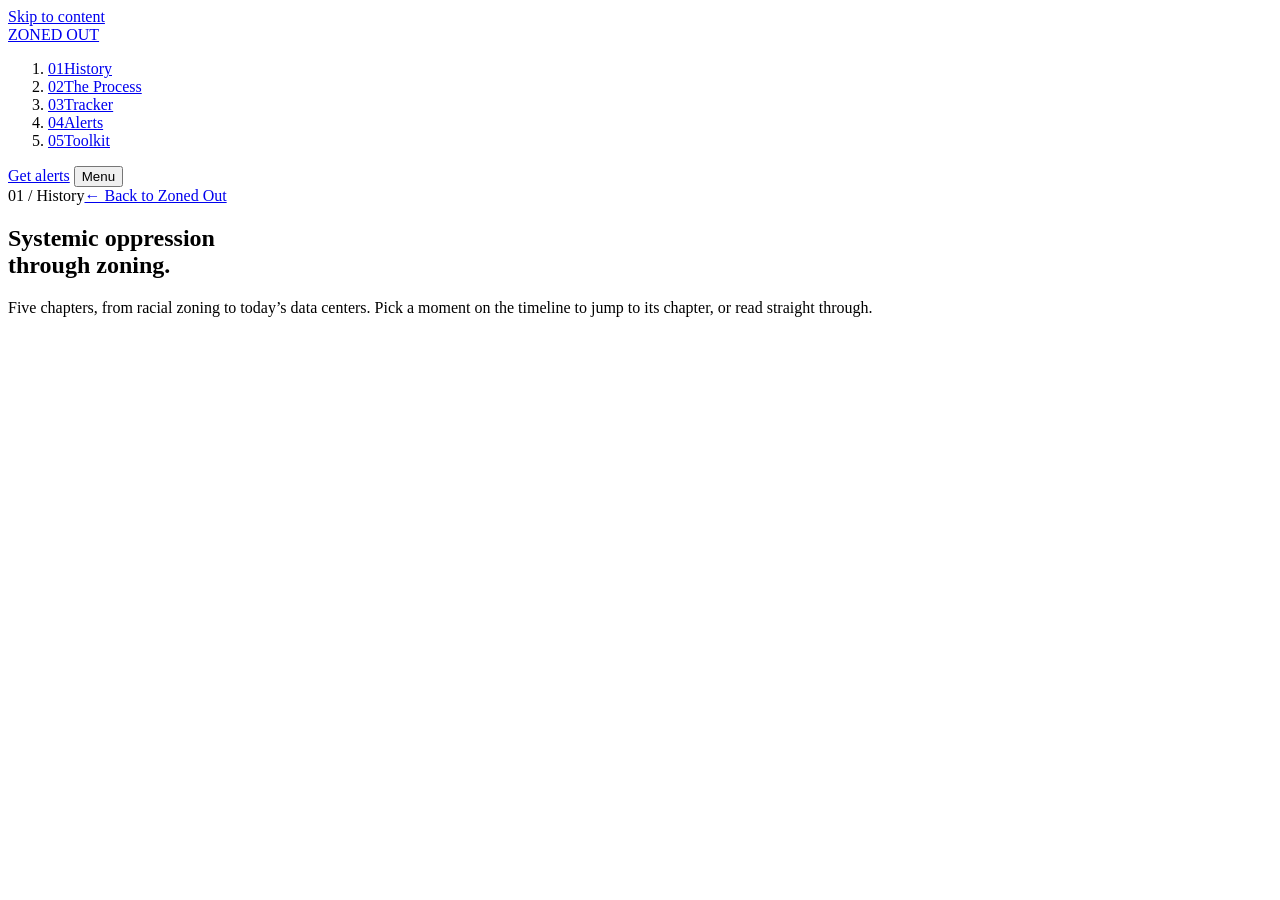
==== history.html @ 0b851092 "History page, merged tracker marks, Voices clips, toolkit and alerts redesign Co-Authored-By: Claude" ====
<!doctype html>
<html lang="en">
<head>
  <meta charset="utf-8" />
  <meta name="viewport" content="width=device-width, initial-scale=1, viewport-fit=cover" />
  <title>History · Zoned Out</title>
  <meta name="description" content="How segregation-era zoning and redlining set up the neighborhoods now targeted for data centers — and the tools to see proposals early, make posters, get alerts, and demand a public hearing." />
  <meta name="theme-color" content="#11110f" />
  <link rel="icon" href="data:image/svg+xml,%3Csvg xmlns='http://www.w3.org/2000/svg' viewBox='0 0 32 32'%3E%3Crect width='32' height='32' fill='%2311110f'/%3E%3Cpath d='M6 22 L13 9 L19 18 L26 7' stroke='%23e33f25' stroke-width='4' fill='none'/%3E%3C/svg%3E" />
  <link rel="preconnect" href="https://fonts.googleapis.com" />
  <link rel="preconnect" href="https://fonts.gstatic.com" crossorigin />
  <link href="https://fonts.googleapis.com/css2?family=Archivo:wdth,wght@62..125,400..900&family=Archivo+Black&family=IBM+Plex+Mono:wght@400;600&family=Source+Serif+4:ital,opsz,wght@0,8..60,400..700;1,8..60,400..600&display=swap" rel="stylesheet" />
  <link rel="preload" href="/zoned-out/fonts/DirtyStains.ttf" as="font" type="font/ttf" crossorigin />
  <script type="module" crossorigin src="/zoned-out/assets/history-B5V9WTDH.js"></script>
  <link rel="modulepreload" crossorigin href="/zoned-out/assets/sections-0dlh3HCY.js">
  <link rel="stylesheet" crossorigin href="/zoned-out/assets/sections-DNt6pcZ4.css">
</head>
<body class="page-history">
  <a class="skip" href="#main">Skip to content</a>

  <header class="nav" id="nav">
    <div class="wrap">
      <a class="mark" href="./">ZONED OUT</a>
      <ol id="nav-links">
        <li><a href="history.html" aria-current="true"><span>01</span>History</a></li>
        <li><a href="./#byright"><span>02</span>The Process</a></li>
        <li><a href="./#tracker"><span>03</span>Tracker</a></li>
        <li><a href="./#alerts"><span>04</span>Alerts</a></li>
        <li><a href="./#toolkit"><span>05</span>Toolkit</a></li>
      </ol>
      <a class="btn btn-primary btn-sm" href="./#alerts">Get alerts</a>
      <button class="btn btn-sm nav-toggle" id="nav-toggle" aria-expanded="false" aria-controls="nav-links">Menu</button>
    </div>
    <div class="progress" id="progress" aria-hidden="true"></div>
  </header>

  <main id="main">
    <section id="history" aria-labelledby="history-title">
      <div class="on-ink history-intro block grain">
        <div class="wrap">
          <div class="sec-head"><span class="label">01 / History</span><a class="label hist-back" href="./">← Back to Zoned Out</a></div>
          <h1 id="history-title" class="display d-lg">Systemic oppression<br />through zoning.</h1>
          <p class="lede hist-lede">Five chapters, from racial zoning to today’s data centers. Pick a moment on the timeline to jump to its chapter, or read straight through.</p>
          <nav class="hist-tl" id="timeline" aria-label="Timeline of key events"></nav>
        </div>
      </div>
      <div id="chapters"></div>
    </section>
  </main>


</body>
</html>
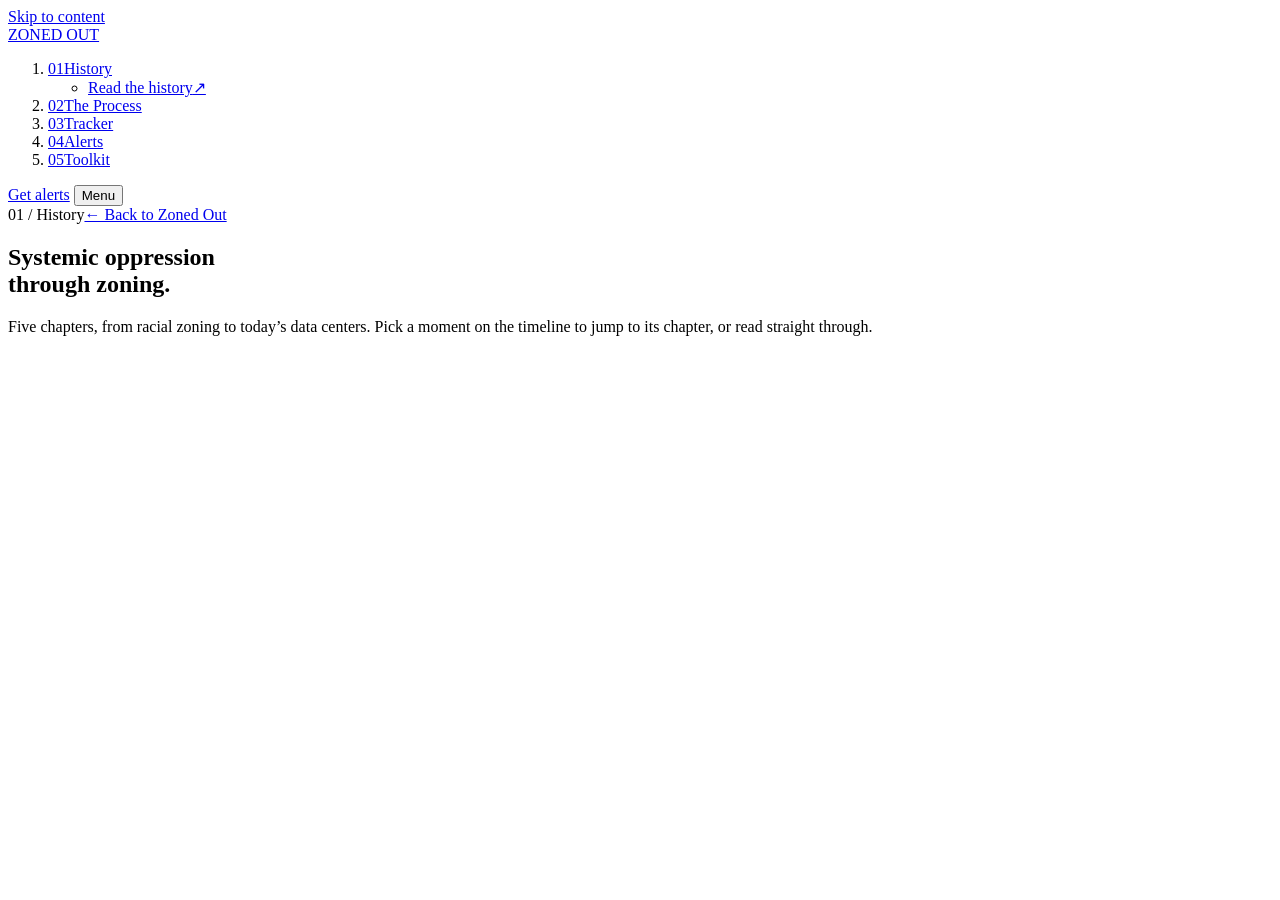
==== commit c8e02c49: "Real watch-list logistics, coded-site fix, toolkit and sources redesign, History nav dropdown Co-Aut" ====
--- a/history.html
+++ b/history.html
@@ -11,9 +11,9 @@
   <link rel="preconnect" href="https://fonts.gstatic.com" crossorigin />
   <link href="https://fonts.googleapis.com/css2?family=Archivo:wdth,wght@62..125,400..900&family=Archivo+Black&family=IBM+Plex+Mono:wght@400;600&family=Source+Serif+4:ital,opsz,wght@0,8..60,400..700;1,8..60,400..600&display=swap" rel="stylesheet" />
   <link rel="preload" href="/zoned-out/fonts/DirtyStains.ttf" as="font" type="font/ttf" crossorigin />
-  <script type="module" crossorigin src="/zoned-out/assets/history-B5V9WTDH.js"></script>
-  <link rel="modulepreload" crossorigin href="/zoned-out/assets/sections-0dlh3HCY.js">
-  <link rel="stylesheet" crossorigin href="/zoned-out/assets/sections-DNt6pcZ4.css">
+  <script type="module" crossorigin src="/zoned-out/assets/history-BpVoq2gc.js"></script>
+  <link rel="modulepreload" crossorigin href="/zoned-out/assets/sections-xZ48GWw_.js">
+  <link rel="stylesheet" crossorigin href="/zoned-out/assets/sections-B9hmfcwh.css">
 </head>
 <body class="page-history">
   <a class="skip" href="#main">Skip to content</a>
@@ -22,7 +22,9 @@
     <div class="wrap">
       <a class="mark" href="./">ZONED OUT</a>
       <ol id="nav-links">
-        <li><a href="history.html" aria-current="true"><span>01</span>History</a></li>
+        <li class="has-sub"><a href="./#history" aria-current="true"><span>01</span>History</a>
+          <ul class="nav-sub"><li><a href="history.html" aria-current="page">Read the history<span class="nav-sub-arrow" aria-hidden="true">↗</span></a></li></ul>
+        </li>
         <li><a href="./#byright"><span>02</span>The Process</a></li>
         <li><a href="./#tracker"><span>03</span>Tracker</a></li>
         <li><a href="./#alerts"><span>04</span>Alerts</a></li>
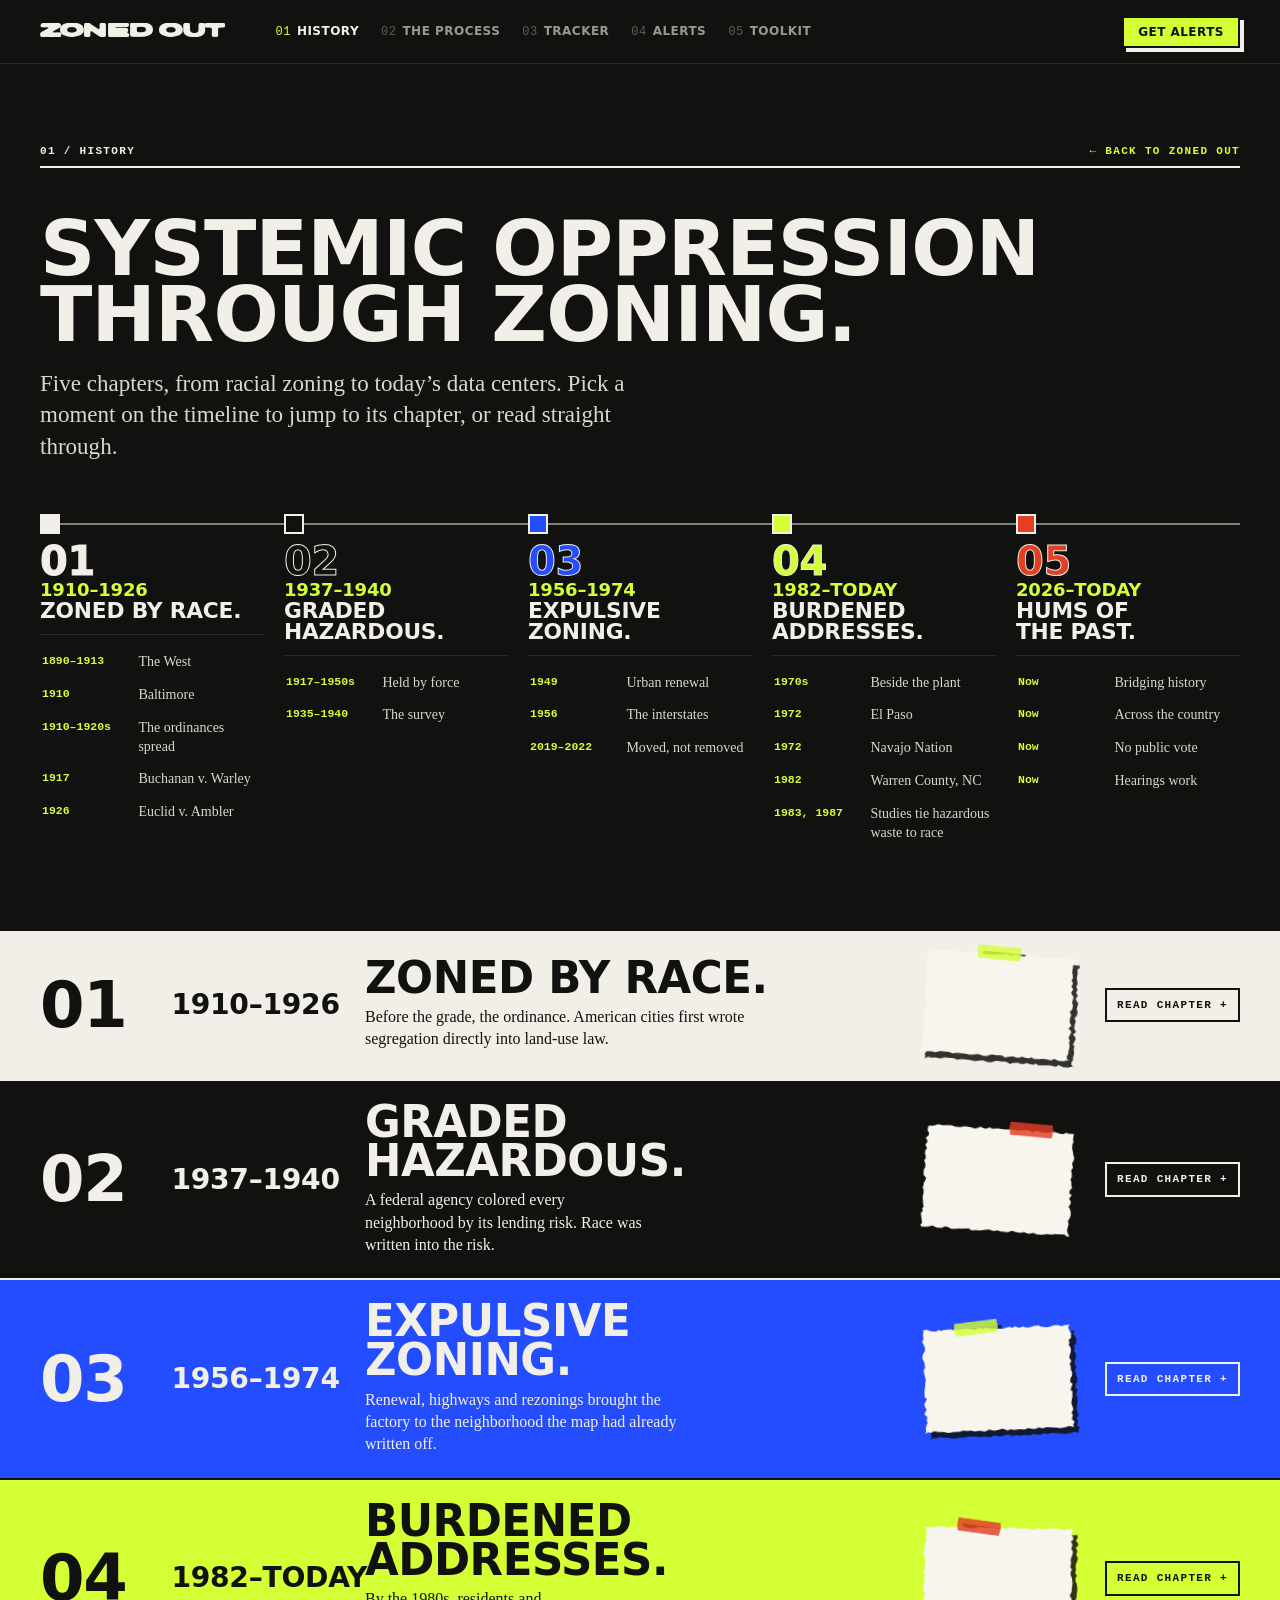
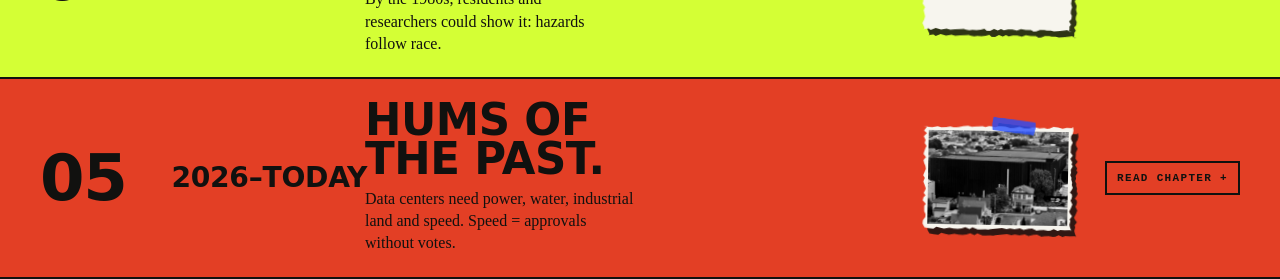
==== commit 31b73eed: "Serve from zonedout.us: root base path and CNAME Co-Authored-By: Claude Opus 5.5 <noreply@anthropic." ====
--- a/history.html
+++ b/history.html
@@ -10,10 +10,10 @@
   <link rel="preconnect" href="https://fonts.googleapis.com" />
   <link rel="preconnect" href="https://fonts.gstatic.com" crossorigin />
   <link href="https://fonts.googleapis.com/css2?family=Archivo:wdth,wght@62..125,400..900&family=Archivo+Black&family=IBM+Plex+Mono:wght@400;600&family=Source+Serif+4:ital,opsz,wght@0,8..60,400..700;1,8..60,400..600&display=swap" rel="stylesheet" />
-  <link rel="preload" href="/zoned-out/fonts/DirtyStains.ttf" as="font" type="font/ttf" crossorigin />
-  <script type="module" crossorigin src="/zoned-out/assets/history-BpVoq2gc.js"></script>
-  <link rel="modulepreload" crossorigin href="/zoned-out/assets/sections-xZ48GWw_.js">
-  <link rel="stylesheet" crossorigin href="/zoned-out/assets/sections-B9hmfcwh.css">
+  <link rel="preload" href="/fonts/DirtyStains.ttf" as="font" type="font/ttf" crossorigin />
+  <script type="module" crossorigin src="/assets/history-Bugk8lyG.js"></script>
+  <link rel="modulepreload" crossorigin href="/assets/sections-DCWMnVgR.js">
+  <link rel="stylesheet" crossorigin href="/assets/sections-B3e599IQ.css">
 </head>
 <body class="page-history">
   <a class="skip" href="#main">Skip to content</a>
--- a/assets/sections-B3e599IQ.css
+++ b/assets/sections-B3e599IQ.css
@@ -0,0 +1 @@
+@font-face{font-family:DirtyStains;src:url(/fonts/DirtyStains.ttf) format("truetype");font-display:swap}:root{--ink: #11110f;--paper: #f1efe7;--vermilion: #e33f25;--cobalt: #244dff;--acid: #d4ff35;--ink-2: #1b1b18;--ink-3: #2a2a26;--paper-2: #e6e3d8;--paper-3: #d6d2c4;--muted: #6b6a62;--muted-on-ink: #9a998f;--vermilion-text: #b52a14;--holc-a: #7a9a6a;--holc-b: #7fa3ad;--holc-c: #d8c457;--holc-d: var(--vermilion);--f-display: "Archivo", "Arial Narrow", system-ui, sans-serif;--f-campaign: "DirtyStains", "Archivo", sans-serif;--f-serif: "Source Serif 4", Georgia, "Times New Roman", serif;--f-ui: "Archivo", system-ui, -apple-system, "Segoe UI", sans-serif;--f-mono: "IBM Plex Mono", ui-monospace, "SF Mono", Menlo, monospace;--s-2xs: 4px;--s-xs: 8px;--s-sm: 12px;--s-md: 20px;--s-lg: 32px;--s-xl: 48px;--s-2xl: 80px;--s-3xl: 128px;--margin: 40px;--gutter: 24px;--maxw: 1440px;--b1: 1px solid currentColor;--b2: 2px solid currentColor;--b4: 4px solid currentColor;--offset: 8px 8px 0 var(--ink);--nav-h: 64px;--ease: cubic-bezier(.2, .7, .1, 1)}@media(max-width:760px){:root{--margin: 16px;--gutter: 16px}}*,*:before,*:after{box-sizing:border-box}html{scroll-behavior:smooth;scroll-padding-top:var(--nav-h);-webkit-text-size-adjust:100%}@media(prefers-reduced-motion:reduce){html{scroll-behavior:auto}*,*:before,*:after{animation-duration:.001ms!important;transition-duration:.001ms!important}}body{margin:0;background:var(--paper);color:var(--ink);font:400 17px/1.55 var(--f-serif);font-optical-sizing:auto;text-rendering:optimizeLegibility;overflow-x:hidden}img,canvas,svg,video{display:block;max-width:100%}a{color:inherit}button,input,select,textarea{font:inherit;color:inherit}:focus-visible{outline:3px solid var(--acid);outline-offset:2px;box-shadow:0 0 0 5px var(--ink)}.skip{position:absolute;left:8px;top:-60px;z-index:2000;background:var(--acid);color:var(--ink);padding:10px 14px;font:700 14px var(--f-ui)}.skip:focus{top:8px}.sr-only{position:absolute!important;width:1px;height:1px;padding:0;margin:-1px;overflow:hidden;clip:rect(0 0 0 0);white-space:nowrap;border:0}.wrap{max-width:var(--maxw);margin:0 auto;padding:0 var(--margin)}.grid{display:grid;grid-template-columns:repeat(12,minmax(0,1fr));gap:var(--gutter)}.c-3{grid-column:span 3}.c-4{grid-column:span 4}.c-5{grid-column:span 5}.c-6{grid-column:span 6}.c-7{grid-column:span 7}.c-8{grid-column:span 8}.c-12{grid-column:1 / -1}@media(max-width:960px){.grid>[class*=c-]{grid-column:1 / -1}}section{position:relative}.block{padding-block:var(--s-2xl)}.on-ink{background:var(--ink);color:var(--paper)}.on-paper{background:var(--paper);color:var(--ink)}.on-vermilion{background:var(--vermilion);color:var(--ink)}.on-cobalt{background:var(--cobalt);color:var(--paper)}.on-acid{background:var(--acid);color:var(--ink)}.display{font-family:var(--f-display);font-weight:900;font-stretch:62%;text-transform:uppercase;line-height:.86;letter-spacing:-.01em;margin:0}.d-xxl{font-size:clamp(64px,13vw,220px)}.d-xl{font-size:clamp(52px,9vw,150px)}.d-lg{font-size:clamp(40px,6vw,96px)}.d-md{font-size:clamp(30px,3.6vw,56px)}.d-sm{font-size:clamp(22px,2.2vw,32px);line-height:.95}.campaign{font-family:var(--f-campaign);font-weight:400;text-transform:uppercase;line-height:.9;letter-spacing:.01em}.lede{font:400 clamp(20px,1.8vw,26px)/1.35 var(--f-serif);margin:0;max-width:36ch}.prose p{margin:0 0 1em;max-width:62ch}.prose p:last-child{margin-bottom:0}.label{font:600 11px/1.3 var(--f-mono);letter-spacing:.12em;text-transform:uppercase}.meta{font:400 12px/1.5 var(--f-mono);letter-spacing:.02em}.muted{color:var(--muted)}.on-ink .muted{color:var(--muted-on-ink)}.num{font-variant-numeric:tabular-nums}mark,.hl{background:linear-gradient(transparent 12%,var(--acid) 12%,var(--acid) 88%,transparent 88%);color:var(--ink);padding:0 .12em}.u-red{text-decoration:underline;text-decoration-color:var(--vermilion);text-decoration-thickness:3px;text-underline-offset:4px}.cover.grain:after{content:"";position:absolute;inset:0;pointer-events:none;z-index:1;background:url(/textures/grain-light.png) repeat 0 0 / 256px 256px;opacity:.2}#posters.grain:after{content:"";position:absolute;inset:0;pointer-events:none;z-index:1;background:url(/textures/grain-light.png) repeat 0 0 / 256px 256px;opacity:.15}.grain>*{position:relative;z-index:2}.reveal{opacity:0;transform:translateY(18px);transition:opacity .7s var(--ease),transform .7s var(--ease)}.reveal.in{opacity:1;transform:none}.wipe{clip-path:inset(0 100% 0 0);transition:clip-path 1s var(--ease)}.wipe.in{clip-path:inset(0 0 0 0)}@media(prefers-reduced-motion:reduce){.reveal,.wipe{opacity:1;transform:none;clip-path:none}}.d-camp{font-size:clamp(28px,4.6vw,88px);line-height:.95;margin:0}.display em{font-style:normal;display:inline-block;transform:skew(-12deg)}.nav{position:sticky;top:0;z-index:1000;height:var(--nav-h);background:var(--ink);color:var(--paper);border-bottom:1px solid var(--ink-3)}.nav .wrap{height:100%;display:flex;align-items:center;gap:var(--s-md)}.nav .mark{font-family:var(--f-campaign);font-size:17px;line-height:.9;text-decoration:none;white-space:nowrap;letter-spacing:.01em}.nav ol{list-style:none;display:flex;gap:2px;margin:0 auto 0 var(--s-md);padding:0}.nav ol a{display:block;padding:6px 10px;text-decoration:none;font:600 12px/1 var(--f-ui);letter-spacing:.04em;text-transform:uppercase;color:var(--muted-on-ink);white-space:nowrap}.nav ol a span{font-family:var(--f-mono);font-weight:400;margin-right:6px;color:#5d5c55}.nav ol a:hover,.nav ol a[aria-current=true]{color:var(--paper)}.nav ol a[aria-current=true] span{color:var(--acid)}.nav ol .has-sub{position:relative}.nav-sub{list-style:none;margin:0;padding:10px 0 0;position:absolute;top:100%;left:0;display:none;z-index:2}.nav-sub li{background:var(--ink);border:1px solid var(--ink-3);box-shadow:4px 4px 0 var(--acid)}.nav ol .nav-sub a{padding:12px 14px;color:var(--paper)}.nav ol .nav-sub a span{color:var(--acid);margin:0 0 0 8px;font-family:var(--f-ui)}.nav ol .nav-sub a:hover{background:var(--acid);color:var(--ink)}.nav ol .nav-sub a:hover span{color:var(--ink)}.nav .has-sub:hover .nav-sub,.nav .has-sub:focus-within .nav-sub{display:block}.nav .btn{padding:8px 14px;font-size:12px;box-shadow:none;white-space:nowrap}.nav .btn-primary,.nav .btn-primary:hover{background:var(--acid);color:var(--ink);border-color:var(--ink)}.nav .btn.btn-primary{box-shadow:4px 4px 0 var(--paper)}.nav .btn.btn-primary:hover,.nav .btn.btn-primary:focus-visible{transform:translate(4px,4px);box-shadow:0 0 0 var(--paper)}.nav .nav-toggle:hover{background:var(--paper);color:var(--ink);transform:translate(3px,3px)}.nav .nav-toggle:active{transform:translate(8px,8px)}.nav .nav-toggle{display:none}@media(max-width:1200px){.nav ol{display:none}.nav .mark{margin-right:auto}.nav .nav-toggle{display:inline-flex}.nav.open ol{display:flex;flex-direction:column;position:absolute;top:var(--nav-h);left:0;right:0;background:var(--ink);padding:var(--s-xs) var(--margin) var(--s-md);margin:0;border-bottom:1px solid var(--ink-3)}.nav.open ol a{padding:12px 0;font-size:15px}.nav.open .nav-sub{display:block;position:static;padding:0 0 4px 22px}.nav.open .nav-sub li{border:0;box-shadow:none}.nav.open ol .nav-sub a{padding:8px 0;font-size:13px}}.progress{position:absolute;left:0;bottom:-1px;height:2px;background:var(--vermilion);width:0}.btn{display:inline-flex;align-items:center;justify-content:center;gap:8px;font:700 14px/1 var(--f-ui);letter-spacing:.04em;text-transform:uppercase;padding:14px 20px;border:2px solid var(--ink);background:var(--paper);color:var(--ink);text-decoration:none;cursor:pointer;border-radius:0;transition:transform .12s var(--ease),box-shadow .12s var(--ease),background .12s}.btn:hover{background:var(--ink);color:var(--paper)}.btn-primary{background:var(--vermilion);border-color:var(--ink);color:var(--ink);box-shadow:var(--offset)}.btn-primary:hover{background:var(--vermilion);color:var(--ink);transform:translate(3px,3px);box-shadow:5px 5px 0 var(--ink)}.btn-primary:active{transform:translate(8px,8px);box-shadow:0 0 0 var(--ink)}.btn-ink{background:var(--ink);color:var(--paper);border-color:var(--ink)}.btn-ink:hover{background:var(--ink-3)}.on-ink .btn{border-color:var(--paper);background:transparent;color:var(--paper)}.on-ink .btn:hover{background:var(--paper);color:var(--ink)}.on-ink .btn-primary{background:var(--vermilion);color:var(--ink);border-color:var(--vermilion);box-shadow:8px 8px 0 var(--paper)}.on-ink .btn-primary:hover{background:var(--vermilion);color:var(--ink);box-shadow:5px 5px 0 var(--paper)}.btn-sm{padding:8px 12px;font-size:12px}.btn[disabled]{opacity:.4;cursor:not-allowed;box-shadow:none;transform:none}.linkish{background:none;border:0;padding:0;font:600 14px var(--f-ui);text-decoration:underline;text-underline-offset:3px;cursor:pointer}.tag{display:inline-flex;align-items:center;gap:6px;font:600 10.5px/1 var(--f-mono);letter-spacing:.08em;text-transform:uppercase;padding:5px 7px;border:1px solid currentColor;border-radius:0;white-space:nowrap}.tag.solid-ink{background:var(--ink);color:var(--paper);border-color:var(--ink)}.tag.solid-acid{background:var(--acid);color:var(--ink);border-color:var(--ink)}.tag.solid-red{background:var(--vermilion);color:var(--ink);border-color:var(--ink)}.tag.solid-cobalt{background:var(--cobalt);color:var(--paper);border-color:var(--cobalt)}.tag.demo{background:repeating-linear-gradient(-45deg,var(--acid) 0 6px,var(--ink) 6px 7px);color:var(--ink);border-color:var(--ink);font-weight:700}.tag .dot{width:7px;height:7px;border-radius:50%;background:currentColor}.field{display:grid;gap:6px;margin-bottom:var(--s-md)}.field>label,.field>legend{font:700 13px/1.2 var(--f-ui)}.field .hint{font:400 12px/1.4 var(--f-mono);color:var(--muted)}.on-ink .field .hint{color:var(--muted-on-ink)}.input,.select,.textarea{width:100%;font:400 16px/1.3 var(--f-ui);padding:12px 14px;background:var(--paper);color:var(--ink);border:2px solid var(--ink);border-radius:0}.textarea{font:400 15px/1.5 var(--f-serif);resize:vertical;min-height:180px}.input::placeholder,.textarea::placeholder{color:#8f8d83}.input:focus-visible,.select:focus-visible,.textarea:focus-visible{outline:3px solid var(--acid);outline-offset:0;box-shadow:none;border-color:var(--ink)}.field.invalid .input,.field.invalid .select{border-color:var(--vermilion);background:#fbe7e2}.field .err{display:none;font:600 12px/1.4 var(--f-mono);color:var(--vermilion-text)}.field.invalid .err{display:block}fieldset.field{border:0;padding:0;margin:0 0 var(--s-md);min-width:0}.checkrow{display:flex;flex-wrap:wrap;gap:8px}.pill{position:relative;display:inline-flex;align-items:center;gap:8px;cursor:pointer;font:600 13px/1 var(--f-ui);padding:10px 12px;border:2px solid var(--ink);border-radius:0;background:var(--paper);-webkit-user-select:none;user-select:none}.pill input{position:absolute;opacity:0;pointer-events:none}.pill:has(input:checked){background:var(--ink);color:var(--paper)}.pill:has(input:checked):before{content:"✕";font-size:11px;color:var(--acid)}.pill:has(input:focus-visible){outline:3px solid var(--acid);outline-offset:2px}.range-row{display:flex;align-items:center;gap:var(--s-sm)}.range-row output{font:600 14px var(--f-mono);min-width:5ch;text-align:right}input[type=range]{flex:1;accent-color:var(--vermilion)}.card{border:2px solid var(--ink);background:var(--paper);display:flex;flex-direction:column}.card-head{display:flex;justify-content:space-between;gap:var(--s-xs);align-items:flex-start;padding:var(--s-sm) var(--s-sm) 0;flex-wrap:wrap}.card-body{padding:var(--s-sm);display:grid;gap:var(--s-sm)}.card-foot{margin-top:auto;border-top:1px solid var(--ink);padding:var(--s-xs) var(--s-sm);display:flex;flex-wrap:wrap;gap:var(--s-xs);align-items:center}.card h3{font:900 24px/1 var(--f-display);font-stretch:75%;text-transform:uppercase;margin:0;letter-spacing:-.005em}.alert{border:2px solid var(--ink);padding:var(--s-sm) var(--s-sm) var(--s-sm) 16px;position:relative;background:var(--paper)}.alert:before{content:"";position:absolute;left:-2px;top:-2px;bottom:-2px;width:8px;background:var(--cobalt)}.alert.warn:before{background:var(--acid)}.alert.danger:before{background:var(--vermilion)}.alert b{display:block;font:800 15px/1.2 var(--f-ui);margin-bottom:2px}.alert p{margin:0;font:400 14px/1.45 var(--f-ui)}.tabs{display:flex;border:2px solid currentColor}.tabs button{flex:1;padding:10px 12px;border:0;background:none;cursor:pointer;font:700 12px/1 var(--f-ui);letter-spacing:.05em;text-transform:uppercase}.tabs button+button{border-left:2px solid currentColor}.tabs button[aria-selected=true]{background:var(--acid);color:var(--ink)}.sec-head{display:flex;justify-content:space-between;gap:var(--s-md);align-items:baseline;border-bottom:2px solid currentColor;padding-bottom:var(--s-xs);margin-bottom:var(--s-xl)}.sec-head .label+.label{text-align:right}.stat{display:grid;gap:14px}.stat .big{font:900 clamp(72px,10vw,168px)/.9 var(--f-display);font-stretch:62%;letter-spacing:-.02em;font-variant-numeric:tabular-nums}.stat .big small{font-size:.45em;letter-spacing:0}.source{font:400 11px/1.45 var(--f-mono);letter-spacing:.02em;opacity:.8;border-top:1px solid currentColor;padding-top:6px;margin-top:6px;max-width:60ch}.callout{background:var(--acid);color:var(--ink);border:2px solid var(--ink);font:500 13px/1.35 var(--f-ui);padding:8px 10px;max-width:30ch}.callout .label{display:block;margin-bottom:4px}.fig-cap{display:flex;flex-wrap:wrap;justify-content:space-between;gap:6px 20px;border-top:1px solid currentColor;padding-top:8px;margin-top:10px}@media(max-width:520px){.nav .wrap{gap:8px}.nav .mark{font-size:12px}.nav .btn{padding:8px 10px;font-size:11px;white-space:nowrap}}.btn.btn-acid,.on-ink .btn.btn-acid{border:2px solid var(--acid);color:var(--acid);background:transparent;box-shadow:none;padding:12px 18px 12px 14px;gap:10px;transition:background .15s,color .15s,transform .12s var(--ease),box-shadow .12s var(--ease)}.btn.btn-acid:hover,.btn.btn-acid:focus-visible,.on-ink .btn.btn-acid:hover{background:var(--acid);color:var(--ink);box-shadow:5px 5px 0 var(--paper);transform:translate(-2px,-2px)}.btn.btn-acid:active{transform:none;box-shadow:none}.ch-all-icon .v{transition:opacity .2s}.btn-acid[aria-pressed=true] .ch-all-icon .v{opacity:0}.btn-acid[aria-pressed=true]{background:var(--acid);color:var(--ink)}.cover{--cover-bg: var(--ink);--cover-fg: var(--paper);min-height:calc(100svh - var(--nav-h));display:grid;grid-template-rows:1fr;grid-template-columns:minmax(0,1fr);overflow:hidden;background:var(--cover-bg);color:var(--cover-fg);transition:background-color 1.1s var(--ease),color 1.1s var(--ease)}.cover-inner{container-type:inline-size;position:relative;z-index:2;display:grid;grid-template-rows:1fr;grid-template-columns:minmax(0,1fr);width:100%;gap:var(--s-lg);padding-top:var(--s-lg);padding-bottom:var(--s-lg)}.cover-title{margin:0;font-size:clamp(20px,8.4cqi,160px);white-space:nowrap;color:var(--cover-fg);transition:color 1.1s var(--ease)}.cover-head{align-self:center;justify-self:center;display:grid;justify-items:center;gap:var(--s-md)}.cover-sub{width:100%;display:flex;flex-wrap:wrap;justify-content:space-between;align-items:center;gap:10px 24px}.cover-credit{margin:0;color:var(--paper);font-size:clamp(11px,1vw,14px)}.cover-kicker{background:var(--cover-fg);color:var(--cover-bg);padding:8px 10px;margin:0;font-size:clamp(11px,1vw,14px);box-shadow:6px 6px 0 var(--vermilion)}.history-intro .grid{align-items:end}.history-city{margin-top:var(--s-lg)}.history-city .select{background:var(--ink-2);color:var(--paper);border-color:var(--paper)}.opener{position:relative;overflow:hidden;padding:var(--s-2xl) 0;min-height:88vh;display:grid;align-items:center}.opener>.wrap{width:100%}.opener-grid{display:grid;grid-template-columns:7fr 5fr;gap:var(--s-lg);align-items:center}.opener-text{display:grid;gap:var(--s-md);align-content:center}.opener h3{max-width:12ch}.era{display:flex;gap:.06em;font-size:clamp(110px,17vw,280px);line-height:.78}.era span:first-child{color:transparent;-webkit-text-stroke:2px var(--ink)}.on-ink .era span:first-child,.on-cobalt .era span:first-child{-webkit-text-stroke-color:var(--paper)}.on-ink .era span:last-child{color:var(--vermilion)}.on-cobalt .era span:last-child{color:var(--acid)}.on-acid .era span:last-child{color:var(--vermilion);-webkit-text-stroke:2px var(--ink)}.on-vermilion .era span:last-child{color:var(--paper);-webkit-text-stroke:2px var(--ink)}.on-paper .era span:last-child{color:var(--vermilion)}.collage{position:relative;min-height:640px}.lead-photo{position:absolute;inset:0 0 auto auto;width:86%;margin:0;transform:rotate(var(--tilt, 2deg));z-index:0}.lead-photo .print,.lead-photo .ph{aspect-ratio:1 / 1}.lead-photo figcaption{display:grid;gap:2px;margin:10px 0 0 auto;background:var(--ink);color:var(--paper);padding:6px 8px;max-width:52%;transform:rotate(-2deg);position:relative;z-index:3}.lead-photo figcaption a,.step-photo figcaption a{color:inherit}.doc{position:absolute;left:0;bottom:0;width:46%;transform:rotate(-3deg);z-index:2;background:var(--paper);color:var(--ink);border:1px solid var(--ink);padding:14px 16px 12px;box-shadow:6px 6px #11110fe6;font:400 15px/1.45 var(--f-serif)}.doc .label{display:block;padding-bottom:6px;border-bottom:1px solid var(--ink);margin-bottom:8px}.doc p{margin:0 0 8px}.collage .callout{position:absolute;left:-2%;top:4%;transform:rotate(-2deg);z-index:3}.collage .callout:after{content:"";position:absolute;right:-40px;top:50%;width:40px;border-top:2px solid var(--ink)}.doc.reveal{transform:rotate(-3deg) translateY(18px)}.doc.reveal.in{transform:rotate(-3deg)}.scrolly{display:grid;grid-template-columns:minmax(0,5fr) minmax(0,7fr);background:var(--paper);position:relative}.scrolly-steps{grid-column:1;grid-row:1;padding:30vh var(--s-lg) 40vh var(--margin)}.scrolly-fig{grid-column:2;grid-row:1;position:sticky;top:var(--nav-h);height:calc(100vh - var(--nav-h));border-left:2px solid var(--ink);background:var(--paper)}.usmap{position:absolute;inset:0}.photo-stack{position:absolute;inset:0;pointer-events:none}.step-photo{position:absolute;inset:7% 8% 12%;margin:0;opacity:0;transform:rotate(var(--tilt, -1.5deg)) scale(.97);transition:opacity .6s var(--ease),transform .6s var(--ease);display:grid;grid-template-rows:minmax(0,1fr) auto}.step-photo.on{opacity:1;transform:rotate(var(--tilt, -1.5deg));pointer-events:auto}.step-photo .print,.step-photo .ph{height:100%;min-height:0}.step-photo figcaption{display:grid;gap:2px;justify-self:start;margin-top:14px;background:var(--acid);color:var(--ink);border:2px solid var(--ink);padding:6px 9px;max-width:46ch}.step-photo.pinned.pin-solo{inset:8% 25% 18% 44%}.step-photo.pinned.pin-0{inset:31% 52% 30% 8%;z-index:2}.step-photo.pinned.pin-1{inset:28% 21% 30% 50%;z-index:3}.step-photo.pinned figcaption{margin-top:8px;padding:4px 6px;max-width:30ch}.step-photo.pinned figcaption .label,.step-photo.pinned figcaption .meta{font-size:8.5px;line-height:1.3;letter-spacing:.04em}.step-photo.pinned.pin-0.on{transform:rotate(-2.5deg)}.step-photo.pinned.pin-1.on{transform:rotate(3deg)}.step-photo.pair-a{inset:12% 50% 32% 10%;z-index:3}.step-photo.pair-b{inset:30% 10% 12% 50%;z-index:2}.step-photo.pair-a.on{transform:rotate(-4deg)}.step-photo.pair-b.on{transform:rotate(3.5deg)}.step-photo.pair-a figcaption,.step-photo.pair-b figcaption{max-width:34ch}.map-legend{position:absolute;left:16px;bottom:16px;display:flex;flex-direction:column;gap:4px;background:var(--paper);border:2px solid var(--ink);padding:8px 10px;font:400 11px/1.3 var(--f-mono);max-width:260px}.map-legend:empty{display:none}.lg{display:flex;align-items:center;gap:8px}.lg i{width:14px;height:14px;flex:none}.lg-sq{background:var(--c);border:1px solid var(--ink)}.lg-line{border-top:3px solid var(--c);height:0!important}.lg-ramp{background:linear-gradient(90deg,rgba(36,77,255,.08),var(--cobalt));border:1px solid var(--ink);width:34px!important}.lg-dot{background:var(--c);border-radius:50%;border:2px solid var(--paper);box-shadow:0 0 0 1px var(--ink);width:11px!important;height:11px!important}.lg-ring{border:1px dashed var(--ink);border-radius:50%}.lg-fight{border:3px solid var(--c);border-radius:50%;background:var(--acid)}.lg-dmd{background:var(--c);border:1.5px solid var(--ink);transform:rotate(45deg) scale(.75)}.lg-heat{width:34px!important;background:no-repeat center / 100% 5px linear-gradient(90deg,#9aaaff 0 5px,transparent 5px 6px,#6f87ff 6px 11px,transparent 11px 12px,#4a67ff 12px 17px,transparent 17px 18px,#244dff 18px 23px,transparent 23px 24px,#1733b8 24px 29px,transparent 29px 30px,#0d1c6e 30px 34px)}.lg-glow{background:radial-gradient(circle,rgba(227,63,37,.7),transparent 70%)}.step{min-height:78vh;display:flex;flex-direction:column;justify-content:center;align-items:flex-start}.step:last-child{min-height:60vh}.step-card{background:var(--paper);border:2px solid var(--ink);padding:var(--s-md);max-width:460px;opacity:.35;transition:opacity .4s,box-shadow .4s,transform .4s}.step.active .step-card{opacity:1;box-shadow:var(--offset);transform:translate(-3px,-3px)}.step-kicker{display:block;margin-bottom:10px;color:var(--vermilion-text)}.step-card .prose p{font-size:18px}.step-stat{margin:4px 0 14px}.step-stat .big{color:var(--ink)}.step-stat .big small{color:var(--vermilion)}.step-stat .stat-label{max-width:42ch}.stat-label{font:500 14px/1.35 var(--f-ui);max-width:34ch}.step-cta{margin-top:var(--s-md)}.step-card u.u-acid{text-decoration:underline;text-decoration-color:var(--acid);text-decoration-thickness:4px;text-underline-offset:3px;text-decoration-skip-ink:none}.step-card mark.hl{background:var(--vermilion);color:var(--paper);padding:1px 6px 2px;font-weight:600;box-decoration-break:clone;-webkit-box-decoration-break:clone}.dek-hl{display:inline-block;margin-top:10px;background:var(--ink);color:var(--paper);border:2px solid var(--ink);padding:4px 10px;box-shadow:5px 5px #11110f4d;transform:rotate(-1.5deg)}.xlink{display:inline;background:var(--acid);color:var(--ink);border:1.5px solid var(--ink);padding:0 5px 1px;text-decoration:none;font-weight:600;box-decoration-break:clone;-webkit-box-decoration-break:clone;transition:box-shadow .15s,transform .15s;white-space:nowrap}.xlink:after{content:" ↗";font-weight:400}.xlink:hover,.xlink:focus-visible{box-shadow:2px 2px 0 var(--ink)}.grade-key{margin-top:var(--s-md);max-width:460px;width:100%;background:var(--paper);border:1.5px solid var(--ink);padding:12px 14px;opacity:.35;transition:opacity .4s}.step.active .grade-key{opacity:1}.grade-key dl{margin:8px 0 0;display:grid;gap:7px}.grade-key dl>div{display:grid;grid-template-columns:2.4em 1fr;gap:8px;align-items:baseline}.grade-key dt{font:800 16px/1 var(--f-display);display:flex;align-items:center;gap:5px}.grade-key dt i{width:10px;height:10px;background:var(--c);border:1px solid var(--ink);flex:none}.grade-key dd{margin:0;font:400 13px/1.4 var(--f-ui)}.grade-key-note{margin:10px 0 0;padding-top:8px;border-top:1px solid var(--rule, #c9c5b8);font:400 11px/1.45 var(--f-mono);color:var(--muted)}@media(max-width:900px){.opener{min-height:0;padding:var(--s-xl) 0}.opener-grid{grid-template-columns:1fr}.collage{min-height:480px}.lead-photo{width:72%}.doc{width:76%}.scrolly{grid-template-columns:1fr}.scrolly-fig{grid-column:1;height:58vh;top:var(--nav-h);border-left:0;border-bottom:2px solid var(--ink);z-index:3}.scrolly-steps{grid-column:1;grid-row:2;padding:0 var(--margin) 30vh;position:relative;z-index:4}.step{min-height:70vh;justify-content:flex-end;align-items:stretch}.step-card,.grade-key{opacity:1;max-width:none}.map-legend{left:8px;bottom:8px;font-size:10px;padding:6px 8px}}#byright{padding-bottom:calc(var(--s-2xl) + 150px)}.ht-fade{position:absolute;left:0;right:0;bottom:0;height:150px;pointer-events:none;background:url(data:image/svg+xml,%3Csvg%20xmlns%3D%22http%3A//www.w3.org/2000/svg%22%20width%3D%2214%22%20height%3D%22150%22%20fill%3D%22%2311110f%22%3E%3Ccircle%20cx%3D%223.5%22%20cy%3D%223.5%22%20r%3D%220.28%22/%3E%3Ccircle%20cx%3D%2210.5%22%20cy%3D%223.5%22%20r%3D%220.28%22/%3E%3Ccircle%20cx%3D%220%22%20cy%3D%2210.5%22%20r%3D%220.40%22/%3E%3Ccircle%20cx%3D%227%22%20cy%3D%2210.5%22%20r%3D%220.40%22/%3E%3Ccircle%20cx%3D%2214%22%20cy%3D%2210.5%22%20r%3D%220.40%22/%3E%3Ccircle%20cx%3D%223.5%22%20cy%3D%2217.5%22%20r%3D%220.55%22/%3E%3Ccircle%20cx%3D%2210.5%22%20cy%3D%2217.5%22%20r%3D%220.55%22/%3E%3Ccircle%20cx%3D%220%22%20cy%3D%2224.5%22%20r%3D%220.72%22/%3E%3Ccircle%20cx%3D%227%22%20cy%3D%2224.5%22%20r%3D%220.72%22/%3E%3Ccircle%20cx%3D%2214%22%20cy%3D%2224.5%22%20r%3D%220.72%22/%3E%3Ccircle%20cx%3D%223.5%22%20cy%3D%2231.5%22%20r%3D%220.91%22/%3E%3Ccircle%20cx%3D%2210.5%22%20cy%3D%2231.5%22%20r%3D%220.91%22/%3E%3Ccircle%20cx%3D%220%22%20cy%3D%2238.5%22%20r%3D%221.12%22/%3E%3Ccircle%20cx%3D%227%22%20cy%3D%2238.5%22%20r%3D%221.12%22/%3E%3Ccircle%20cx%3D%2214%22%20cy%3D%2238.5%22%20r%3D%221.12%22/%3E%3Ccircle%20cx%3D%223.5%22%20cy%3D%2245.5%22%20r%3D%221.34%22/%3E%3Ccircle%20cx%3D%2210.5%22%20cy%3D%2245.5%22%20r%3D%221.34%22/%3E%3Ccircle%20cx%3D%220%22%20cy%3D%2252.5%22%20r%3D%221.57%22/%3E%3Ccircle%20cx%3D%227%22%20cy%3D%2252.5%22%20r%3D%221.57%22/%3E%3Ccircle%20cx%3D%2214%22%20cy%3D%2252.5%22%20r%3D%221.57%22/%3E%3Ccircle%20cx%3D%223.5%22%20cy%3D%2259.5%22%20r%3D%221.82%22/%3E%3Ccircle%20cx%3D%2210.5%22%20cy%3D%2259.5%22%20r%3D%221.82%22/%3E%3Ccircle%20cx%3D%220%22%20cy%3D%2266.5%22%20r%3D%222.07%22/%3E%3Ccircle%20cx%3D%227%22%20cy%3D%2266.5%22%20r%3D%222.07%22/%3E%3Ccircle%20cx%3D%2214%22%20cy%3D%2266.5%22%20r%3D%222.07%22/%3E%3Ccircle%20cx%3D%223.5%22%20cy%3D%2273.5%22%20r%3D%222.33%22/%3E%3Ccircle%20cx%3D%2210.5%22%20cy%3D%2273.5%22%20r%3D%222.33%22/%3E%3Ccircle%20cx%3D%220%22%20cy%3D%2280.5%22%20r%3D%222.61%22/%3E%3Ccircle%20cx%3D%227%22%20cy%3D%2280.5%22%20r%3D%222.61%22/%3E%3Ccircle%20cx%3D%2214%22%20cy%3D%2280.5%22%20r%3D%222.61%22/%3E%3Ccircle%20cx%3D%223.5%22%20cy%3D%2287.5%22%20r%3D%222.89%22/%3E%3Ccircle%20cx%3D%2210.5%22%20cy%3D%2287.5%22%20r%3D%222.89%22/%3E%3Ccircle%20cx%3D%220%22%20cy%3D%2294.5%22%20r%3D%223.18%22/%3E%3Ccircle%20cx%3D%227%22%20cy%3D%2294.5%22%20r%3D%223.18%22/%3E%3Ccircle%20cx%3D%2214%22%20cy%3D%2294.5%22%20r%3D%223.18%22/%3E%3Ccircle%20cx%3D%223.5%22%20cy%3D%22101.5%22%20r%3D%223.47%22/%3E%3Ccircle%20cx%3D%2210.5%22%20cy%3D%22101.5%22%20r%3D%223.47%22/%3E%3Ccircle%20cx%3D%220%22%20cy%3D%22108.5%22%20r%3D%223.78%22/%3E%3Ccircle%20cx%3D%227%22%20cy%3D%22108.5%22%20r%3D%223.78%22/%3E%3Ccircle%20cx%3D%2214%22%20cy%3D%22108.5%22%20r%3D%223.78%22/%3E%3Ccircle%20cx%3D%223.5%22%20cy%3D%22115.5%22%20r%3D%224.09%22/%3E%3Ccircle%20cx%3D%2210.5%22%20cy%3D%22115.5%22%20r%3D%224.09%22/%3E%3Ccircle%20cx%3D%220%22%20cy%3D%22122.5%22%20r%3D%224.40%22/%3E%3Ccircle%20cx%3D%227%22%20cy%3D%22122.5%22%20r%3D%224.40%22/%3E%3Ccircle%20cx%3D%2214%22%20cy%3D%22122.5%22%20r%3D%224.40%22/%3E%3Ccircle%20cx%3D%223.5%22%20cy%3D%22129.5%22%20r%3D%224.73%22/%3E%3Ccircle%20cx%3D%2210.5%22%20cy%3D%22129.5%22%20r%3D%224.73%22/%3E%3Ccircle%20cx%3D%220%22%20cy%3D%22136.5%22%20r%3D%225.06%22/%3E%3Ccircle%20cx%3D%227%22%20cy%3D%22136.5%22%20r%3D%225.06%22/%3E%3Ccircle%20cx%3D%2214%22%20cy%3D%22136.5%22%20r%3D%225.06%22/%3E%3Ccircle%20cx%3D%223.5%22%20cy%3D%22143.5%22%20r%3D%225.39%22/%3E%3Ccircle%20cx%3D%2210.5%22%20cy%3D%22143.5%22%20r%3D%225.39%22/%3E%3Ccircle%20cx%3D%220%22%20cy%3D%22150.5%22%20r%3D%225.71%22/%3E%3Ccircle%20cx%3D%227%22%20cy%3D%22150.5%22%20r%3D%225.71%22/%3E%3Ccircle%20cx%3D%2214%22%20cy%3D%22150.5%22%20r%3D%225.71%22/%3E%3Crect%20y%3D%22146%22%20width%3D%2214%22%20height%3D%224%22/%3E%3C/svg%3E) repeat-x left bottom / 14px 150px}.defs{margin-top:var(--s-xl);display:flex;justify-content:space-between;align-items:center;gap:var(--s-lg)}.def-vs{flex:none;position:relative;isolation:isolate;transform:rotate(-4deg);background:var(--ink);color:var(--paper);padding:16px clamp(28px,4.5vw,72px) 18px;font-family:var(--f-display);font-weight:900;font-stretch:62%;text-transform:uppercase;font-size:clamp(34px,3.4vw,54px);line-height:1}.def-vs:before{content:"";position:absolute;inset:-26px -34px;z-index:-1;transform:rotate(9deg);background:radial-gradient(circle,var(--ink) 1.7px,transparent 2.1px) 0 0 / 7px 7px;-webkit-mask-image:radial-gradient(closest-side,#000 35%,transparent 100%);mask-image:radial-gradient(closest-side,#000 35%,transparent 100%)}@media(max-width:960px){.defs{flex-direction:column;gap:var(--s-md)}}.def{width:min(100%,30rem);align-self:stretch;border-top:4px solid var(--ink);padding-top:var(--s-md);display:grid;gap:var(--s-sm);align-content:start}.def .tag{justify-self:start;font-size:15px;padding:7px 10px}.def p{margin:0;font-size:18px}.bul{margin:0;padding:0;list-style:none;display:grid;gap:6px;font:400 13px/1.4 var(--f-mono)}.bul li:before{content:"→ ";color:var(--vermilion-text)}.pw-head{margin:var(--s-3xl) auto 0;text-align:center;display:grid;justify-items:center;gap:var(--s-md)}.pw-sticker{margin:0;padding:10px 18px 8px;background:var(--ink);color:var(--paper);transform:rotate(-1.5deg);font:600 clamp(15px,1.5vw,21px)/1 var(--f-mono);letter-spacing:.1em;text-transform:uppercase;box-shadow:5px 5px 0 var(--acid)}.pw-head .lede{margin:0;max-width:46ch}.pathway{margin:var(--s-lg) 0 var(--s-xl)}.pathway-flow{display:grid;justify-items:center;gap:0}.pw-node{border:2px solid var(--ink);background:var(--paper);padding:12px 16px;font:700 15px/1.2 var(--f-ui);text-align:center;max-width:320px}.pw-q{background:var(--ink);color:var(--paper)}.pw-arrow{width:2px;height:28px;background:var(--ink);position:relative}.pw-arrow:after{content:"";position:absolute;left:-6px;bottom:-2px;border:7px solid transparent;border-top-color:var(--ink);border-bottom:0}.pw-split{display:grid;grid-template-columns:1fr 1fr;gap:var(--s-lg);width:100%;margin-top:44px;position:relative}.pw-split:after{content:"";position:absolute;top:-44px;left:calc(50% - 1px);width:2px;height:16px;background:var(--ink)}.pw-split:before{content:"";position:absolute;top:-30px;left:calc((100% - var(--s-lg)) / 4 - 1px);right:calc((100% - var(--s-lg)) / 4 - 1px);height:16px;border:2px solid var(--ink);border-bottom:0}.pw-branch{position:relative;display:grid;gap:14px;justify-items:stretch;padding:var(--s-md);border:2px dashed var(--ink)}.pw-branch .label{position:absolute;bottom:calc(100% - 14px);z-index:1;padding:7px 12px;border:2px solid var(--ink);font-size:15px;box-shadow:3px 3px 0 var(--ink)}.pw-yes .label{left:-18px;transform:rotate(-6deg)}.pw-no .label{right:-18px;transform:rotate(5deg)}.pw-branch[role=button]{cursor:pointer;transition:transform .2s var(--ease),box-shadow .2s var(--ease),opacity .3s var(--ease)}.pw-branch[role=button]:hover,.pw-branch.on{transform:translate(-3px,-3px);box-shadow:6px 6px 0 var(--ink);border-style:solid}.pw-yes[role=button]:hover,.pw-yes.on{box-shadow:6px 6px 0 var(--acid)}.pw-no[role=button]:hover,.pw-no.on{box-shadow:6px 6px 0 var(--cobalt)}.pw-branch[role=button]:focus-visible{outline:3px solid var(--acid);outline-offset:4px}.pathway.is-focus .pw-branch:not(.on){opacity:.35}.pathway-flow{position:relative}.pw-hint{position:absolute;top:0;right:0;margin:0;display:inline-flex;align-items:center;gap:8px;padding:7px 10px;border:2px dashed var(--ink);font:600 12px/1 var(--f-mono);letter-spacing:.06em;text-transform:uppercase;transform:rotate(2deg);opacity:.6}.pathway.is-focus .pw-hint{opacity:.25}@media(max-width:960px){.pw-hint{position:static;justify-self:end;margin-bottom:var(--s-md)}}.pw-yes,.pw-no{background:repeating-linear-gradient(-45deg,transparent 0 10px,rgba(17,17,15,.05) 10px 11px)}.pw-yes .label{background:var(--acid)}.pw-no .label{background:var(--cobalt);color:var(--paper);border-color:var(--cobalt)}.pw-branch .pw-node{position:relative;max-width:none;font-weight:600}.pw-branch{row-gap:26px}.pw-branch .pw-node:not(:last-of-type):after{content:"";position:absolute;left:calc(50% - 1px);top:calc(100% + 2px);width:2px;height:14px;background:var(--ink)}.pw-branch .pw-node:not(:last-of-type):before{content:"";position:absolute;left:calc(50% - 7px);top:calc(100% + 14px);border:7px solid transparent;border-top:9px solid var(--ink);border-bottom:0}.pw-detail{display:grid;grid-template-rows:0fr;transition:grid-template-rows .45s var(--ease)}.pw-detail.open{grid-template-rows:1fr}.pw-detail-inner{--line: var(--ink);--g: 30px;overflow:hidden}.pw-detail.open .pw-detail-inner{margin-top:var(--s-lg);border:2px solid var(--ink);background:var(--paper);padding:var(--s-md) var(--s-md) var(--s-lg);box-shadow:8px 8px 0 var(--ink)}.pw-d-head{display:flex;flex-wrap:wrap;align-items:center;gap:var(--s-sm) var(--s-md)}.pw-d-head{justify-content:space-between}.pw-d-head h4{margin:0}.pw-d-head h4 span{display:inline-block;padding:6px 10px 4px;transform:rotate(-1.5deg)}.is-byright .pw-d-head h4 span{background:var(--acid);color:var(--ink)}.is-discretionary .pw-d-head h4 span{background:var(--cobalt);color:var(--paper)}.pw-close{font:600 12px/1 var(--f-mono);letter-spacing:.06em;text-transform:uppercase;background:none;border:2px solid var(--ink);padding:8px 10px;cursor:pointer;color:var(--ink)}.pw-close:hover{background:var(--ink);color:var(--paper)}.pw-d-lede{margin:var(--s-sm) 0 var(--s-md);font-size:18px}.pw-steps,.pw-outs{list-style:none;margin:0;padding:0;display:grid}.pw-flow{position:relative}.pw-links{position:absolute;inset:0;width:100%;height:100%;overflow:visible;pointer-events:none}.pw-links path{fill:none;stroke:var(--line);stroke-width:2}.pw-links marker path{fill:var(--line);stroke:none}.pw-detail.open .pw-links{animation:pw-in .4s var(--ease) both;animation-delay:.5s}.pw-steps{grid-template-columns:repeat(var(--cols),minmax(0,1fr));gap:calc(var(--g) * 2) calc(var(--g) + 6px)}.pw-step{position:relative;display:flex;flex-direction:column;gap:6px;border:2px solid var(--ink);padding:12px 14px;background:var(--paper);color:var(--ink);font-size:15px;line-height:1.4}.pw-step b{font:700 16px/1.15 var(--f-ui)}.pw-n{font:900 26px/1 var(--f-display);font-stretch:62%}.pw-pub{margin-top:auto;align-self:flex-start;white-space:nowrap;font:600 10px/1.2 var(--f-mono);font-style:normal;text-transform:uppercase;letter-spacing:.03em;padding:4px 5px;border:1.5px solid var(--ink)}.pw-step>span:not(.pw-n){margin-bottom:8px}.pw-pub-no{color:var(--muted);border-style:dashed;border-color:var(--muted)}.pw-pub-some{background:repeating-linear-gradient(-45deg,var(--acid) 0 5px,transparent 5px 8px)}.pw-pub-yes{background:var(--cobalt);color:var(--paper);border-color:var(--cobalt)}.pw-pub-mic{background:var(--vermilion)}.pw-step.pub-no{background:var(--paper-2)}.pw-step.pub-mic{box-shadow:4px 4px 0 var(--vermilion)}.pw-fork{display:flex;margin:24px 0 34px}.pw-fork .label{white-space:nowrap;padding:5px 9px;border:2px solid var(--ink);background:var(--ink);color:var(--paper)}.pw-outs{grid-template-columns:repeat(var(--cols),minmax(0,1fr));gap:var(--g)}.pw-out{position:relative;display:grid;gap:4px;align-content:start;padding:10px 12px;border:2px dashed var(--ink);background:var(--paper);color:var(--ink);font-size:14.5px;line-height:1.35}.pw-out b{font:700 15px/1.15 var(--f-ui)}.pw-out.is-end,.pw-out.is-win,.pw-out.is-withdrawn,.pw-out.is-denied{border-style:solid}.pw-act{display:flex;align-items:flex-start;gap:var(--s-sm);margin:var(--s-md) 0 0;padding-top:var(--s-sm);border-top:1px solid var(--ink);font-size:16px}.pw-act:before{content:"!";flex:none;display:grid;place-items:center;width:28px;height:28px;margin-top:-2px;background:var(--vermilion);color:var(--ink);border:2px solid var(--ink);font:900 20px/1 var(--f-display);font-stretch:62%;transform:rotate(-4deg)}.pw-detail.open .pw-step,.pw-detail.open .pw-out{animation:pw-in .4s var(--ease) both;animation-delay:calc(var(--i) * 45ms + .15s)}@keyframes pw-in{0%{opacity:0;transform:translateY(8px)}}@media(max-width:960px){.pw-steps,.pw-outs{grid-template-columns:repeat(2,minmax(0,1fr))}}@media(max-width:600px){.pw-steps,.pw-outs{grid-template-columns:minmax(0,1fr)}}@media(max-width:700px){.pw-yes .label{left:-6px}.pw-no .label{right:-6px}}@media(prefers-reduced-motion:reduce){.pw-detail{transition:none}.pw-detail.open .pw-step,.pw-detail.open .pw-out,.pw-detail.open .pw-links{animation:none}.pw-branch[role=button]{transition:none}}.byright-stats{margin-top:var(--s-2xl);align-items:end;row-gap:var(--s-xl)}.byright-stats .stat .big{color:var(--ink)}.byright-stats .stat .big small{color:var(--vermilion)}.chart-card{border:2px solid var(--ink);padding:var(--s-md);background:var(--paper)}.bars{display:grid;gap:14px;margin:var(--s-md) 0}.bar-row{display:grid;grid-template-columns:12em 1fr 5em;gap:12px;align-items:center}.bar-name{font:700 15px/1.15 var(--f-ui)}.bar-name small{display:block;font:400 11px var(--f-mono);color:var(--muted);margin-top:2px}.bar-track{height:36px;border-left:2px solid var(--ink);position:relative}.bar-fill{position:absolute;left:0;top:0;bottom:0;width:0;background:var(--c);border:2px solid var(--ink);border-left:0;transition:width 1.2s var(--ease)}.reveal.in .bar-fill{width:var(--w)}.bar-val{font:900 34px/1 var(--f-display);font-stretch:62%;text-align:right;white-space:nowrap}.chart-note{margin:0;font-size:16px}.byright-cta{display:flex;flex-wrap:wrap;gap:var(--s-md);align-items:center;justify-content:space-between;margin-top:var(--s-2xl);padding-top:var(--s-lg);border-top:2px solid var(--ink)}@media(max-width:700px){.pw-split{grid-template-columns:1fr}.pw-split:before,.pw-split:after{display:none}.bar-row{grid-template-columns:1fr 3.5em}.bar-name{grid-column:1 / -1}}@media(prefers-reduced-motion:reduce){.bar-fill{width:var(--w)}}.bridge{display:grid;justify-items:center;text-align:center;gap:var(--s-md);padding-top:var(--s-2xl);padding-bottom:var(--s-xl)}.bridge-line{margin:0;font-size:clamp(40px,6.4vw,104px);line-height:.92}.bridge-n{color:var(--acid);font-variant-numeric:tabular-nums}.bridge-sub b{color:var(--paper)}.bridge-sub{margin:0;max-width:44ch;font:400 clamp(17px,1.4vw,20px)/1.5 var(--f-serif);color:#d9d7cd}.bridge-arrow{position:relative;width:2px;height:72px;margin-top:var(--s-sm);background:var(--acid)}.bridge-arrow:after{content:"";position:absolute;left:-7px;bottom:-2px;border:8px solid transparent;border-top:11px solid var(--acid);border-bottom:0}@media(prefers-reduced-motion:no-preference){.bridge.in .bridge-arrow{animation:bridge-nudge 1.8s var(--ease) infinite}@keyframes bridge-nudge{0%,to{transform:translateY(0)}50%{transform:translateY(8px)}}}.tracker-head{padding-top:var(--s-2xl);padding-bottom:var(--s-lg)}.muted-lede{font:400 18px/1.5 var(--f-serif);color:#d9d7cd;margin:0;align-self:end}.src-grid{margin-top:var(--s-xl)}.src-sec+.src-sec{margin-top:var(--s-lg)}.src-sec>summary{list-style:none;cursor:pointer;display:flex;justify-content:space-between;align-items:baseline;padding-bottom:6px;border-bottom:2px solid var(--ink)}.src-sec>summary::-webkit-details-marker{display:none}.src-sec>summary h3{margin:0}.src-sign:before{content:"+";font:600 18px/1 var(--f-mono)}.src-sec[open] .src-sign:before{content:"−"}.src-sec>summary:hover h3,.src-sec>summary:hover .src-sign{color:var(--vermilion-text)}.src-sec>summary:focus-visible{outline:3px solid var(--acid);outline-offset:2px}.src-sec[open]>.src-list{margin-top:var(--s-sm)}.src-list{margin:0;padding:0;list-style:none;display:grid;gap:10px;font:400 15px/1.5 var(--f-serif)}.src-list a{font:400 12px var(--f-mono);word-break:break-all}.src-list code{font:400 13px var(--f-mono);background:var(--paper-2);padding:1px 4px}.lit li{padding-left:1.2em;text-indent:-1.2em;font-size:14px}.src-foot{margin-top:var(--s-2xl);padding-top:var(--s-lg);border-top:4px solid var(--ink);display:grid;grid-template-columns:auto 1fr;gap:var(--s-lg);align-items:end}.src-foot .campaign{font-size:clamp(32px,4.6vw,72px);color:var(--ink);background:radial-gradient(circle,var(--ink) 1.3px,transparent 1.7px) 0 0 / 4px 4px;-webkit-background-clip:text;background-clip:text;-webkit-text-fill-color:transparent}.src-top{text-decoration:none;justify-self:start;transition:-webkit-text-fill-color .25s var(--ease)}.src-top:hover,.src-top:focus-visible{-webkit-text-fill-color:var(--ink)}.src-foot .meta{max-width:70ch;margin:0}@media(max-width:700px){.src-foot{grid-template-columns:1fr}}.fig-card{margin:0;border:2px solid var(--ink);background:var(--paper);padding:var(--s-md)}.fig-head{display:grid;gap:6px;margin-bottom:var(--s-md)}.fig-head h3{margin:0}.fig-head p{margin:0;max-width:70ch;font-size:17px}.units{display:grid;grid-template-columns:repeat(auto-fill,minmax(14px,1fr));gap:3px;max-width:100%}.units i{aspect-ratio:1;background:var(--c);border:1px solid var(--ink)}.unit-key{list-style:none;margin:var(--s-md) 0 0;padding:0;display:grid;grid-template-columns:repeat(auto-fit,minmax(210px,1fr));gap:var(--s-sm) var(--gutter)}.unit-key li{display:grid;grid-template-columns:16px auto 1fr;gap:10px;align-items:start}.unit-key li>i{width:16px;height:16px;background:var(--c);border:1px solid var(--ink);margin-top:6px}.unit-key li>b{font:900 36px/1 var(--f-display);font-stretch:62%}.unit-key li span{font:400 13px/1.35 var(--f-ui)}.unit-key li span b{display:block;font-weight:700}.strip{display:grid;gap:18px;margin-top:8px}.strip-row{display:grid;grid-template-columns:7em 1fr;gap:14px;align-items:center}.strip-name{font:700 15px/1.1 var(--f-ui)}.strip-name small{display:block;font:400 11px var(--f-mono);color:var(--muted);margin-top:2px}.strip-track{position:relative;height:96px;margin-top:22px;border-bottom:2px solid var(--ink);background:repeating-linear-gradient(90deg,transparent 0 calc(25% - 1px),var(--paper-3) calc(25% - 1px) 25%)}.strip-track i{position:absolute;bottom:calc(2px + var(--j) * 7px);width:9px;height:9px;margin-left:-4.5px;border-radius:50%;background:var(--c);border:1.5px solid var(--ink)}.strip-med{position:absolute;top:-22px;bottom:-6px;border-left:3px solid var(--vermilion);padding-left:6px;font:400 10px/1.1 var(--f-mono);text-transform:uppercase;z-index:1}.strip-med b{display:inline-block;font:900 22px/1 var(--f-display);font-stretch:62%;background:var(--paper);padding-right:4px;margin-right:4px}.strip-axis{position:relative;height:14px;font:400 11px var(--f-mono);color:var(--muted)}.strip-axis span{position:absolute;transform:translate(-50%);white-space:nowrap}.strip-axis span:first-child{transform:none}.strip-axis span:last-child{transform:translate(-100%)}.demo-cmp{display:grid;grid-template-columns:repeat(3,1fr);gap:var(--gutter);margin-top:var(--s-lg);padding-top:var(--s-md);border-top:1px solid var(--ink)}.demo-cmp p{margin:6px 0 0;font:400 14px/1.3 var(--f-ui)}.demo-cmp p b{font:900 34px/1 var(--f-display);font-stretch:62%;margin-right:6px;padding:0 4px}.cobalt-t{background:var(--cobalt);color:var(--paper)}.acid-t{background:var(--acid);color:var(--ink);border:1px solid var(--ink)}.small-note{font:400 12px/1.45 var(--f-mono)!important;color:var(--muted)}@media(max-width:760px){.demo-cmp,.strip-row{grid-template-columns:1fr}.strip-axis-row>span:first-child{display:none}}.citydetail{position:absolute;inset:0;opacity:0;transform:scale(.06);pointer-events:none;transition:opacity .5s var(--ease),transform .9s var(--ease)}.citydetail.on{opacity:1;transform:none}@media(prefers-reduced-motion:reduce){.citydetail{transform:none}}.lg-road{height:4px!important;background:var(--c);box-shadow:0 0 0 1.5px var(--paper),0 0 0 2.5px var(--ink)}.lg-road[style*=acid]{box-shadow:0 0 0 1.5px var(--ink)}.lg-hatch{background:repeating-linear-gradient(-45deg,var(--ink) 0 3px,#5b5a53 3px 4.5px);border:1px solid var(--ink)}.lg-zhatch{background:repeating-linear-gradient(-45deg,var(--ink) 0 1.5px,transparent 1.5px 5px);border:2px solid var(--ink);box-shadow:0 0 0 1.5px var(--paper)}.ch-row-h{margin:0}.ch-row{display:block;width:100%;border:0;border-top:2px solid var(--ink);padding:0;cursor:pointer;text-align:left;font:inherit;color:var(--ink)}.ch-row.on-ink,.ch-row.on-cobalt{border-top-color:var(--paper);color:var(--paper)}.ch-row-in{display:grid;grid-template-columns:5em auto 1fr 150px auto;gap:var(--s-lg);align-items:center;padding-block:22px}.ch-row-n{font-size:clamp(44px,5vw,76px);line-height:.85;letter-spacing:-.02em}.ch-row-era{font-size:clamp(22px,2.2vw,34px);line-height:1;width:4.6em;white-space:nowrap}.ch-row-t{justify-self:stretch;min-width:0;padding-left:var(--s-lg);padding-right:var(--s-xl)}.ch-row-t b{display:block;font-size:clamp(28px,3.4vw,54px);line-height:.9}.ch-row-t span{display:block;font:400 16px/1.4 var(--f-serif);margin-top:8px;max-width:min(44ch,100%);width:max-content}.ch-row-t b{width:max-content;max-width:100%}.ch-row-thumb{position:relative;width:150px;height:104px;transform:rotate(var(--tilt, -2deg))}.ch-row-thumb .print,.ch-row-thumb .ph{height:100%;padding:5px}.ch-row-cta{white-space:nowrap;border:2px solid currentColor;padding:8px 10px}.ch-row .when-open,.chapter.open .ch-row .when-closed{display:none}.chapter.open .ch-row .when-open{display:inline}.ch-row:hover .ch-row-cta,.ch-row:focus-visible .ch-row-cta{background:var(--ink);color:var(--paper);border-color:var(--ink)}.on-ink.ch-row:hover .ch-row-cta,.on-cobalt.ch-row:hover .ch-row-cta{background:var(--paper);color:var(--ink)}.ch-body{background:var(--paper);padding-bottom:var(--s-lg)}#chapters{border-bottom:2px solid var(--ink)}@media(max-width:900px){.ch-row-in{grid-template-columns:1fr auto;gap:8px 14px}.ch-row-n,.ch-row-era{grid-column:1}.ch-row-t{grid-column:1 / -1;justify-self:stretch;max-width:none;padding-inline:0}.ch-row-thumb{display:none}.ch-row-cta{grid-column:2;grid-row:1 / 3;align-self:start}}.lead-photo,.step-photo,.ch-row-thumb{filter:drop-shadow(5px 6px 0 rgba(17,17,15,.85))}.print{display:block;width:100%;background:#f7f5ee;padding:10px}.print img{display:block;width:100%;height:100%;opacity:0;transition:opacity .6s var(--ease);filter:grayscale(1) contrast(1.12)}.ready .print img{opacity:1}.taped:before{content:"";position:absolute;z-index:4;top:-11px;left:var(--tape-x, 40%);width:76px;height:24px;background:var(--tape, rgba(212, 255, 53, .78));transform:rotate(var(--tape-r, -4deg));box-shadow:0 1px #11110f40;clip-path:polygon(2% 0,98% 6%,100% 50%,97% 100%,3% 94%,0 45%)}.ch-row-thumb.taped:before{width:44px;height:14px;top:-7px}.history-lede{grid-column:1 / span 7;margin-top:var(--s-sm)}.history-lede p{font-size:clamp(16px,1.2vw,19px);line-height:1.5;max-width:50ch}.cover-collage{position:absolute;inset:0;z-index:0;overflow:hidden}.clip{position:absolute;display:block;transform:rotate(var(--rot)) translateY(14px);opacity:0;transition:opacity .9s var(--ease) var(--d),transform .9s var(--ease) var(--d);filter:drop-shadow(5px 6px 0 rgba(0,0,0,.7))}.clip.ready,.clip-type{opacity:.82;transform:rotate(var(--rot))}.clip-print{display:block;width:100%;height:100%}.clip-print canvas{display:block;width:100%;height:100%}.clip-type{font:900 var(--size)/1 var(--f-display);font-stretch:62%;text-transform:uppercase;letter-spacing:.01em;background:var(--bg);color:var(--fg);padding:.12em .3em .06em;white-space:nowrap}.clip-type.mono{font:600 var(--size)/1.2 var(--f-mono);letter-spacing:.06em;padding:.3em .5em}@media(prefers-reduced-motion:reduce){.clip{transition:none}}@media(max-width:900px){.clip.no-sm{display:none}.clip{opacity:0}.clip.ready,.clip-type{opacity:.5}.clip-type{font-size:calc(var(--size) * 2)}}.clip.under-title{opacity:.18!important}.cover-kicker .u-red{text-decoration-thickness:2px;text-underline-offset:3px}.thesis{max-width:46ch;margin:var(--s-md) 0 0;font-size:clamp(18px,1.55vw,23px);line-height:1.45}.thesis b{font-weight:700}.thesis p{font-size:inherit;line-height:inherit;max-width:none;margin:0 0 1.1em}.thesis p:last-child{margin-bottom:0}.history-intro #history-title{grid-row:1}.history-intro .history-lede{grid-row:2}.intro-photo{grid-column:8 / span 5;grid-row:1 / span 2;align-self:center;margin:0;position:relative;transform:rotate(var(--tilt, 2deg));filter:drop-shadow(6px 7px 0 rgba(0,0,0,.75));opacity:0;transition:opacity .8s var(--ease)}.intro-photo.ready{opacity:1}.intro-photo .clip-print{display:block;aspect-ratio:1280 / 860}.intro-photo figcaption{display:grid;gap:2px;margin:12px 0 0;background:var(--paper);color:var(--ink);padding:8px 10px}.intro-photo figcaption a{color:inherit}.on-paper .intro-photo figcaption{background:var(--ink);color:var(--paper)}@media(max-width:960px){.intro-photo{grid-column:1 / -1;grid-row:auto;margin-top:var(--s-lg)}.history-intro #history-title,.history-intro .history-lede{grid-row:auto}}.byright-head{align-items:center}.byright-head .intro-photo{grid-column:8 / span 5;grid-row:auto}.intro-photo .clip-print{background:var(--paper)}@media(max-width:960px){.byright-head .intro-photo{grid-column:1 / -1}}.intro-photo .clip-print{padding:8px}.intro-photo .clip-print img{display:block;width:100%;height:100%;object-fit:cover;filter:grayscale(1) contrast(1.12)}.intro-photo.taped:before{width:110px;height:32px;top:-16px;left:calc(50% - 55px)}.step-photo.taped:before,.step-photo.taped:after,.lead-photo.taped:before,.lead-photo.taped:after{content:"";position:absolute;z-index:4;top:-6px;width:104px;height:30px;background:var(--tape, rgba(212, 255, 53, .78));box-shadow:0 1px #11110f40;clip-path:polygon(2% 0,98% 6%,100% 50%,97% 100%,3% 94%,0 45%)}.step-photo.taped:before,.lead-photo.taped:before{left:-34px;transform:rotate(-38deg)}.step-photo.taped:after,.lead-photo.taped:after{right:-34px;left:auto;transform:rotate(38deg)}.lg-grades{width:34px!important;border:1px solid var(--ink);background:linear-gradient(90deg,var(--holc-a) 0 25%,var(--holc-b) 25% 50%,var(--holc-c) 50% 75%,var(--holc-d) 75%)}.lg-size{width:26px!important;height:14px!important;background:radial-gradient(circle at 5px 9px,var(--c) 3px,transparent 3.5px),radial-gradient(circle at 18px 7px,var(--c) 6.5px,transparent 7px)}.map-note{position:absolute;right:16px;bottom:16px;white-space:nowrap;display:grid;gap:3px;text-align:right;font:400 10.5px/1.35 var(--f-mono);color:var(--muted)}.map-note:empty{display:none}@media(max-width:900px){.map-note{right:8px;bottom:8px;font-size:9.5px}}.ch-float{position:sticky;top:calc(var(--nav-h) + 14px);height:0;z-index:40;display:flex;align-items:flex-start;justify-content:flex-end;padding-right:var(--margin);pointer-events:none}.ch-float-close{pointer-events:auto;display:inline-flex;align-items:center;gap:10px;font:700 12px/1 var(--f-ui);letter-spacing:.08em;text-transform:uppercase;padding:15px 18px;background:transparent;color:var(--ink);border:2px solid var(--ink);cursor:pointer;border-radius:0}.ch-float-close span{font-size:20px;line-height:0}.ch-float-close:hover,.ch-float-close:focus-visible{background:var(--ink);color:var(--paper);box-shadow:4px 4px 0 var(--vermilion)}.chapter.float-light .ch-float-close{color:var(--paper);border-color:var(--paper)}.chapter.float-light .ch-float-close:hover,.chapter.float-light .ch-float-close:focus-visible{background:var(--paper);color:var(--ink)}.chapter.open .ch-row-thumb{visibility:hidden}.lead-photo{transform-origin:0 0}.ch-float-close{transition:opacity .2s,background .15s,color .15s}.chapter.row-visible .ch-float-close{opacity:0;pointer-events:none}.lg-x{position:relative;background:var(--vermilion);border:1px solid var(--ink)}.lg-x:before,.lg-x:after{content:"";position:absolute;left:-3px;right:-3px;top:50%;border-top:2px solid var(--ink);transform:rotate(45deg)}.lg-x:after{transform:rotate(-45deg)}.hist-back{color:var(--acid);text-decoration:none}.hist-back:hover{text-decoration:underline}.hist-lede{max-width:52ch;margin:var(--s-md) 0 0;color:#d9d7cd}.hist-tl{margin-top:var(--s-xl)}.tl{list-style:none;margin:0;padding:0;display:grid;grid-template-columns:repeat(5,minmax(0,1fr));gap:var(--s-md);position:relative}.tl:before{content:"";position:absolute;left:0;right:0;top:13px;height:2px;background:var(--paper);opacity:.5}.tl-ch{position:relative;padding-top:34px;background:none!important;color:var(--paper)!important}.tl-ch:before{content:"";position:absolute;left:0;top:4px;width:20px;height:20px;border:2px solid var(--paper);background:var(--tl-c, var(--paper))}.tl-ch.on-paper{--tl-c: var(--paper)}.tl-ch.on-ink{--tl-c: var(--ink)}.tl-ch.on-cobalt{--tl-c: var(--cobalt)}.tl-ch.on-acid{--tl-c: var(--acid)}.tl-ch.on-vermilion{--tl-c: var(--vermilion)}.tl-head{display:grid;gap:4px;text-decoration:none;color:var(--paper);padding-bottom:var(--s-sm);border-bottom:1px solid var(--ink-3)}.tl-n{font-size:40px;line-height:.85;color:var(--tl-c);-webkit-text-stroke:1px var(--paper)}.tl-era{font-size:18px;color:var(--acid)}.tl-head b{font-size:clamp(20px,1.7vw,26px);line-height:.95}.tl-head:hover b{text-decoration:underline;text-decoration-thickness:2px}.tl-evs{list-style:none;margin:var(--s-sm) 0 0;padding:0;display:grid;gap:2px}.tl-evs a{display:grid;grid-template-columns:5.2em 1fr;gap:8px;padding:6px 6px 6px 0;text-decoration:none;color:#d9d7cd;border-left:2px solid transparent;transition:background .15s,border-color .15s}.tl-evs a:hover,.tl-evs a:focus-visible{background:#d4ff351a;border-left-color:var(--acid);padding-left:6px;color:var(--paper)}.tl-when{font:600 11.5px/1.35 var(--f-mono);color:var(--acid)}.tl-what{font:400 14px/1.35 var(--f-serif)}@media(max-width:960px){.tl{grid-template-columns:1fr;gap:var(--s-lg)}.tl:before{inset:0 auto 0 9px;width:2px;height:auto}.tl-ch{padding:0 0 0 36px}.tl-ch:before{top:2px}}.hist-cta{gap:4px;margin-top:var(--s-sm)}#toolkit{padding-bottom:0}#toolkit>.wrap{padding-bottom:var(--s-2xl)}.tk-switch{display:grid;width:fit-content;grid-template-columns:1fr 1fr;margin:var(--s-2xl) auto var(--s-lg);border:2px solid var(--paper)}.tk-switch button{font:700 13px var(--f-ui);text-transform:uppercase;letter-spacing:.05em;padding:11px 26px;background:none;color:var(--paper);border:0;cursor:pointer}.tk-switch button+button{border-left:2px solid var(--paper)}.tk-switch button[aria-selected=true]{background:var(--acid);color:var(--ink)}.tk-switch button:focus-visible{outline:3px solid var(--acid);outline-offset:2px}#toolkit.tk-poster>.wrap{padding-bottom:0}#tk-templates .tk-grid{margin-top:0}.src-list>li{position:relative;padding-left:22px}.src-list>li:before{content:"";position:absolute;left:2px;top:.62em;width:8px;height:8px;background:var(--vermilion);border:1.5px solid var(--ink);transform:rotate(45deg)}.src-list.lit>li{text-indent:0}
